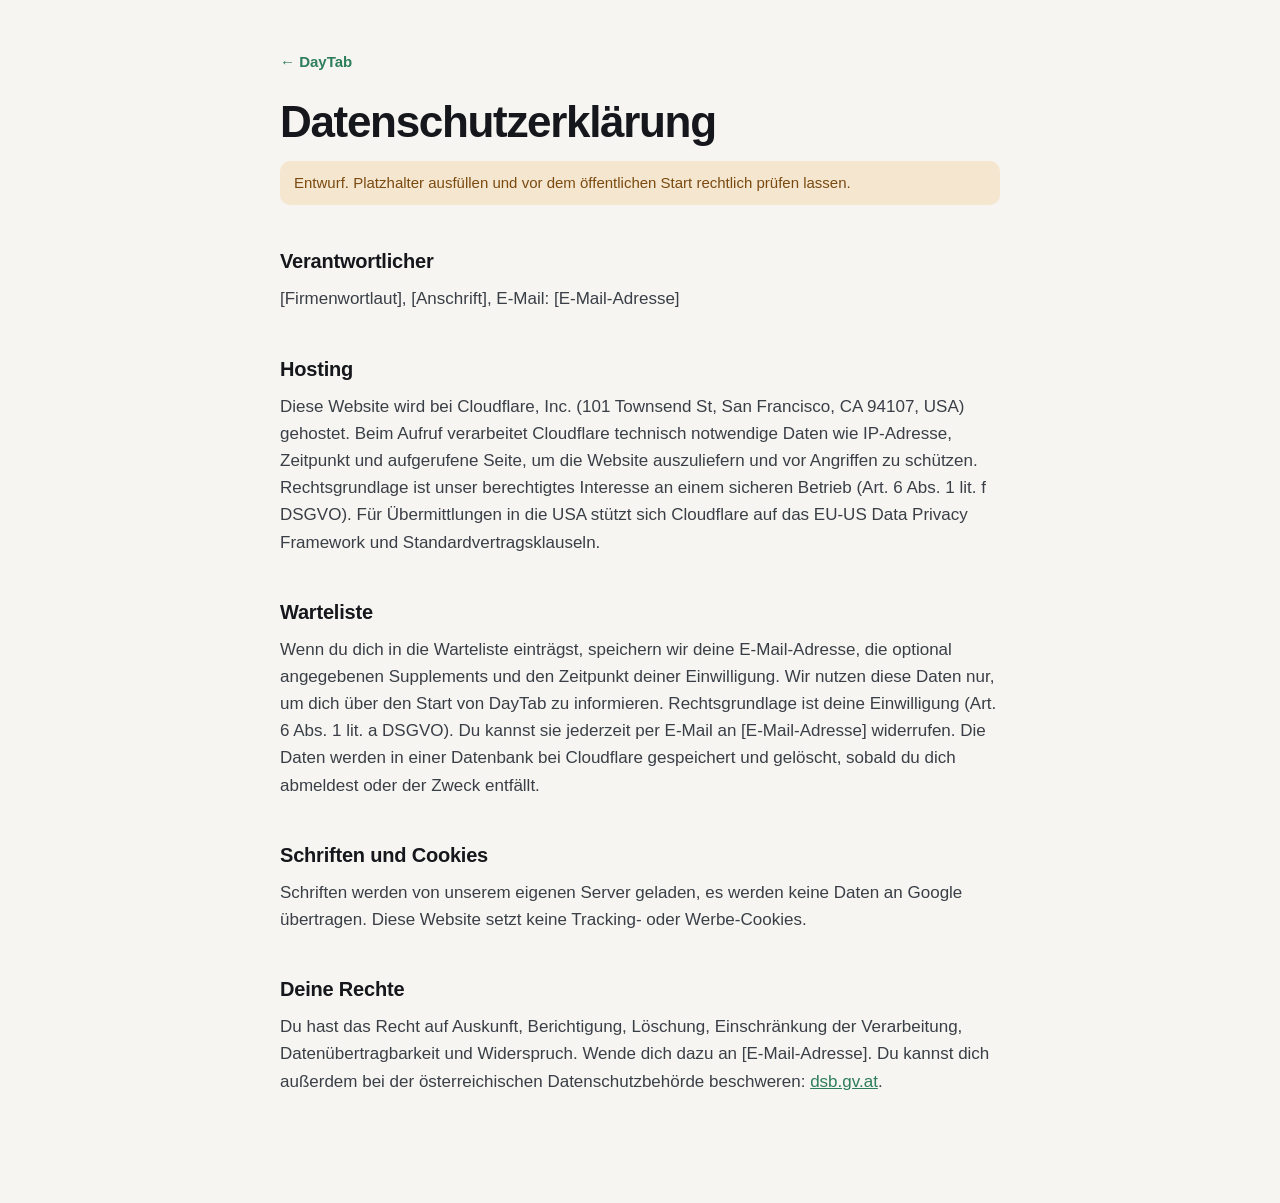
==== datenschutz.html @ 2c5327a3 "DayTab Landingpage mit Warteliste Co-Authored-By: Claude Opus 5.5 <noreply@anthropic.com> Claude-Ses" ====
<!doctype html>
<html lang="de">
<head>
<meta charset="utf-8">
<meta name="viewport" content="width=device-width, initial-scale=1">
<title>Datenschutz – DayTab</title>
<meta name="robots" content="noindex">
<link rel="stylesheet" href="/assets/site.css">
<link rel="stylesheet" href="/assets/legal.css">
</head>
<body>
<main class="legal">
  <a class="back" href="/">← DayTab</a>
  <h1>Datenschutzerklärung</h1>
  <p class="todo">Entwurf. Platzhalter ausfüllen und vor dem öffentlichen Start rechtlich prüfen lassen.</p>

  <h2>Verantwortlicher</h2>
  <p>[Firmenwortlaut], [Anschrift], E-Mail: [E-Mail-Adresse]</p>

  <h2>Hosting</h2>
  <p>Diese Website wird bei Cloudflare, Inc. (101 Townsend St, San Francisco, CA 94107, USA) gehostet. Beim Aufruf verarbeitet Cloudflare technisch notwendige Daten wie IP-Adresse, Zeitpunkt und aufgerufene Seite, um die Website auszuliefern und vor Angriffen zu schützen. Rechtsgrundlage ist unser berechtigtes Interesse an einem sicheren Betrieb (Art. 6 Abs. 1 lit. f DSGVO). Für Übermittlungen in die USA stützt sich Cloudflare auf das EU-US Data Privacy Framework und Standardvertragsklauseln.</p>

  <h2>Warteliste</h2>
  <p>Wenn du dich in die Warteliste einträgst, speichern wir deine E-Mail-Adresse, die optional angegebenen Supplements und den Zeitpunkt deiner Einwilligung. Wir nutzen diese Daten nur, um dich über den Start von DayTab zu informieren. Rechtsgrundlage ist deine Einwilligung (Art. 6 Abs. 1 lit. a DSGVO). Du kannst sie jederzeit per E-Mail an [E-Mail-Adresse] widerrufen. Die Daten werden in einer Datenbank bei Cloudflare gespeichert und gelöscht, sobald du dich abmeldest oder der Zweck entfällt.</p>

  <h2>Schriften und Cookies</h2>
  <p>Schriften werden von unserem eigenen Server geladen, es werden keine Daten an Google übertragen. Diese Website setzt keine Tracking- oder Werbe-Cookies.</p>

  <h2>Deine Rechte</h2>
  <p>Du hast das Recht auf Auskunft, Berichtigung, Löschung, Einschränkung der Verarbeitung, Datenübertragbarkeit und Widerspruch. Wende dich dazu an [E-Mail-Adresse]. Du kannst dich außerdem bei der österreichischen Datenschutzbehörde beschweren: <a href="https://www.dsb.gv.at">dsb.gv.at</a>.</p>
</main>
</body>
</html>
---- assets/site.css ----
/* DM Sans (SIL Open Font License, see fonts/OFL.txt), self-hosted */
@font-face{font-family:'DM Sans';font-style:normal;font-display:swap;font-weight:100 1000;src:url(/assets/fonts/dm-sans-latin-wght-normal.woff2) format('woff2-variations');unicode-range:U+0000-00FF,U+0131,U+0152-0153,U+02BB-02BC,U+02C6,U+02DA,U+02DC,U+0304,U+0308,U+0329,U+2000-206F,U+20AC,U+2122,U+2191,U+2193,U+2212,U+2215,U+FEFF,U+FFFD}
@font-face{font-family:'DM Sans';font-style:normal;font-display:swap;font-weight:100 1000;src:url(/assets/fonts/dm-sans-latin-ext-wght-normal.woff2) format('woff2-variations');unicode-range:U+0100-02BA,U+02BD-02C5,U+02C7-02CC,U+02CE-02D7,U+02DD-02FF,U+0304,U+0308,U+0329,U+1D00-1DBF,U+1E00-1E9F,U+1EF2-1EFF,U+2020,U+20A0-20AB,U+20AD-20C0,U+2113,U+2C60-2C7F,U+A720-A7FF}
---- assets/legal.css ----
body{margin:0;background:#F6F5F1;color:#15171C;font-family:'DM Sans','Helvetica Neue',Arial,sans-serif;font-size:17px;line-height:1.6;-webkit-font-smoothing:antialiased}
.legal{max-width:720px;margin:0 auto;padding:48px max(20px,env(safe-area-inset-right,0px)) 96px max(20px,env(safe-area-inset-left,0px))}
.legal h1{font-size:44px;letter-spacing:-.03em;line-height:1.05;margin:24px 0 16px}
.legal h2{font-size:20px;margin:40px 0 8px;letter-spacing:-.01em}
.legal p{margin:0 0 12px;color:#3A3F47}
.legal a{color:#2E7D5B}
.back{font-size:15px;text-decoration:none;font-weight:600}
.todo{background:#F5E6D0;color:#7A4A10!important;padding:10px 14px;border-radius:10px;font-size:15px}
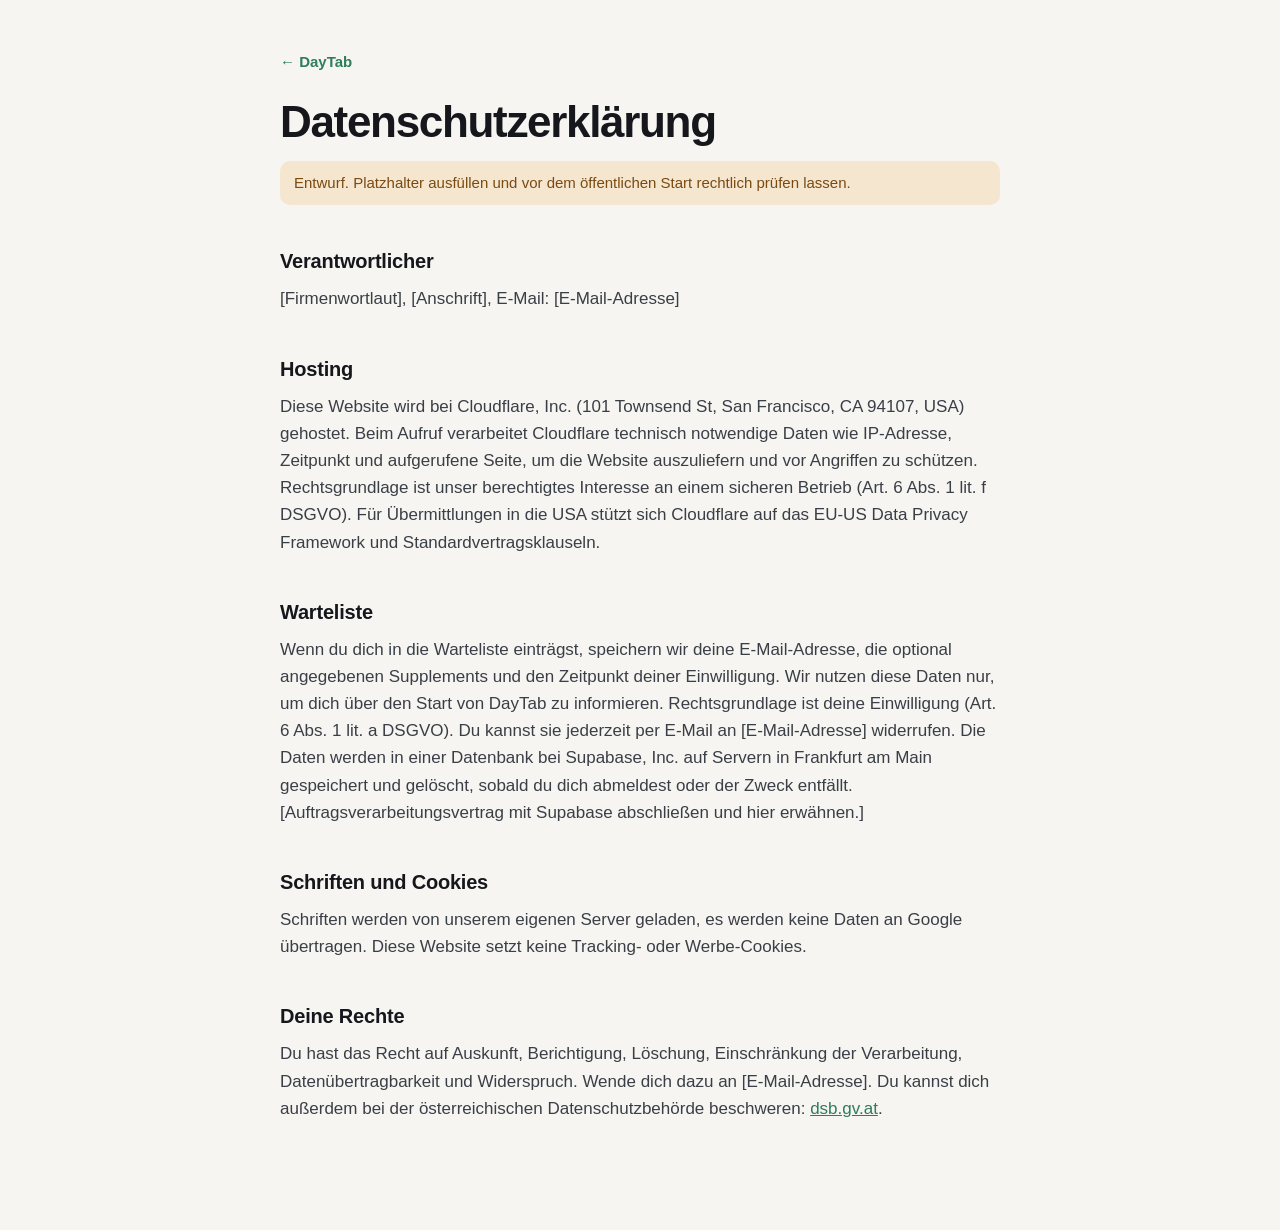
==== commit 9da052d0: "Warteliste auf Supabase umgestellt Co-Authored-By: Claude Opus 5.5 <noreply@anthropic.com> Claude-Se" ====
--- a/datenschutz.html
+++ b/datenschutz.html
@@ -21,7 +21,7 @@
   <p>Diese Website wird bei Cloudflare, Inc. (101 Townsend St, San Francisco, CA 94107, USA) gehostet. Beim Aufruf verarbeitet Cloudflare technisch notwendige Daten wie IP-Adresse, Zeitpunkt und aufgerufene Seite, um die Website auszuliefern und vor Angriffen zu schützen. Rechtsgrundlage ist unser berechtigtes Interesse an einem sicheren Betrieb (Art. 6 Abs. 1 lit. f DSGVO). Für Übermittlungen in die USA stützt sich Cloudflare auf das EU-US Data Privacy Framework und Standardvertragsklauseln.</p>
 
   <h2>Warteliste</h2>
-  <p>Wenn du dich in die Warteliste einträgst, speichern wir deine E-Mail-Adresse, die optional angegebenen Supplements und den Zeitpunkt deiner Einwilligung. Wir nutzen diese Daten nur, um dich über den Start von DayTab zu informieren. Rechtsgrundlage ist deine Einwilligung (Art. 6 Abs. 1 lit. a DSGVO). Du kannst sie jederzeit per E-Mail an [E-Mail-Adresse] widerrufen. Die Daten werden in einer Datenbank bei Cloudflare gespeichert und gelöscht, sobald du dich abmeldest oder der Zweck entfällt.</p>
+  <p>Wenn du dich in die Warteliste einträgst, speichern wir deine E-Mail-Adresse, die optional angegebenen Supplements und den Zeitpunkt deiner Einwilligung. Wir nutzen diese Daten nur, um dich über den Start von DayTab zu informieren. Rechtsgrundlage ist deine Einwilligung (Art. 6 Abs. 1 lit. a DSGVO). Du kannst sie jederzeit per E-Mail an [E-Mail-Adresse] widerrufen. Die Daten werden in einer Datenbank bei Supabase, Inc. auf Servern in Frankfurt am Main gespeichert und gelöscht, sobald du dich abmeldest oder der Zweck entfällt. [Auftragsverarbeitungsvertrag mit Supabase abschließen und hier erwähnen.]</p>
 
   <h2>Schriften und Cookies</h2>
   <p>Schriften werden von unserem eigenen Server geladen, es werden keine Daten an Google übertragen. Diese Website setzt keine Tracking- oder Werbe-Cookies.</p>
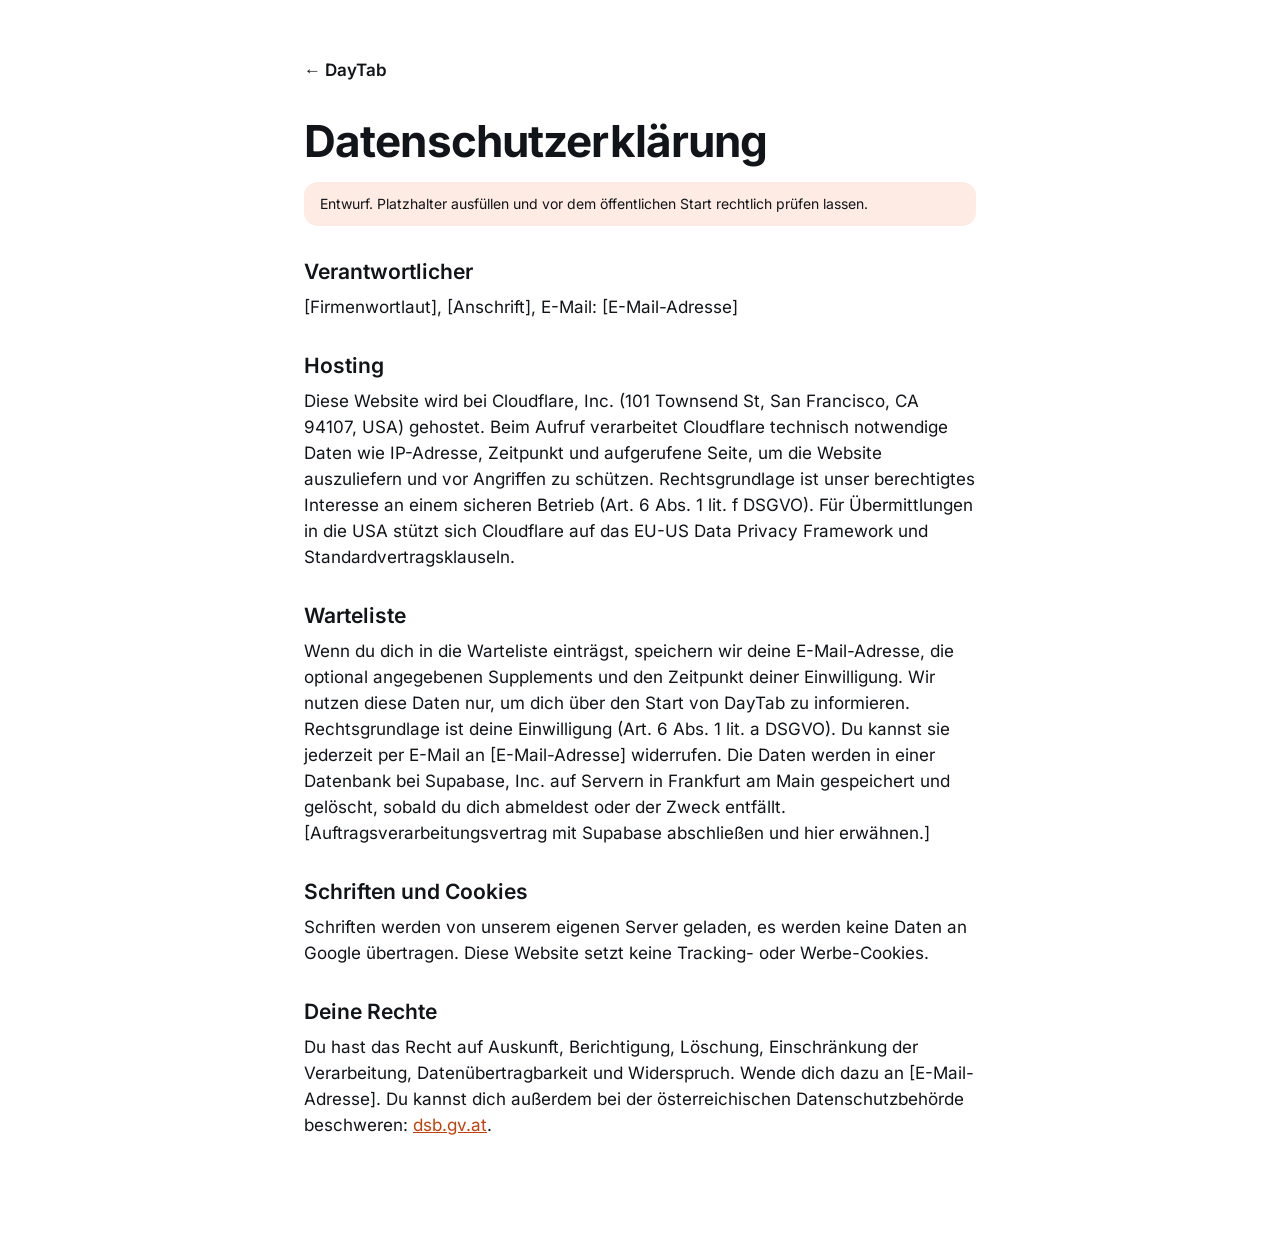
==== commit 3f73aef1: "Website neu nach Design-System und geprüften Texten (DT-23) - Texte aus website-texte.md (Recht DT-3" ====
--- a/datenschutz.html
+++ b/datenschutz.html
@@ -5,6 +5,7 @@
 <meta name="viewport" content="width=device-width, initial-scale=1">
 <title>Datenschutz – DayTab</title>
 <meta name="robots" content="noindex">
+<link rel="icon" href="/assets/daytab-zeichen.svg" type="image/svg+xml">
 <link rel="stylesheet" href="/assets/site.css">
 <link rel="stylesheet" href="/assets/legal.css">
 </head>
--- a/assets/site.css
+++ b/assets/site.css
@@ -1,3 +1,25 @@
-/* DM Sans (SIL Open Font License, see fonts/OFL.txt), self-hosted */
-@font-face{font-family:'DM Sans';font-style:normal;font-display:swap;font-weight:100 1000;src:url(/assets/fonts/dm-sans-latin-wght-normal.woff2) format('woff2-variations');unicode-range:U+0000-00FF,U+0131,U+0152-0153,U+02BB-02BC,U+02C6,U+02DA,U+02DC,U+0304,U+0308,U+0329,U+2000-206F,U+20AC,U+2122,U+2191,U+2193,U+2212,U+2215,U+FEFF,U+FFFD}
-@font-face{font-family:'DM Sans';font-style:normal;font-display:swap;font-weight:100 1000;src:url(/assets/fonts/dm-sans-latin-ext-wght-normal.woff2) format('woff2-variations');unicode-range:U+0100-02BA,U+02BD-02C5,U+02C7-02CC,U+02CE-02D7,U+02DD-02FF,U+0304,U+0308,U+0329,U+1D00-1DBF,U+1E00-1E9F,U+1EF2-1EFF,U+2020,U+20A0-20AB,U+20AD-20C0,U+2113,U+2C60-2C7F,U+A720-A7FF}
+/* DayTab – Tokens laut Design-System v1 (https://claude.ai/artifact/2TGqF5XUy1YQGBZkBbN2jh). Schrift Inter (SIL OFL, fonts/OFL.txt), selbst gehostet. */
+@font-face{font-family:'Inter';font-style:normal;font-display:swap;font-weight:400;src:url(/assets/fonts/inter-latin-400.woff2) format('woff2');unicode-range:U+0000-00FF,U+0131,U+0152-0153,U+02BB-02BC,U+02C6,U+02DA,U+02DC,U+0304,U+0308,U+0329,U+2000-206F,U+20AC,U+2122,U+2191,U+2193,U+2212,U+2215,U+FEFF,U+FFFD}
+@font-face{font-family:'Inter';font-style:normal;font-display:swap;font-weight:400;src:url(/assets/fonts/inter-latin-ext-400.woff2) format('woff2');unicode-range:U+0100-02BA,U+02BD-02C5,U+02C7-02CC,U+02CE-02D7,U+02DD-02FF,U+0304,U+0308,U+0329,U+1D00-1DBF,U+1E00-1E9F,U+1EF2-1EFF,U+2020,U+20A0-20AB,U+20AD-20C0,U+2113,U+2C60-2C7F,U+A720-A7FF}
+@font-face{font-family:'Inter';font-style:normal;font-display:swap;font-weight:600;src:url(/assets/fonts/inter-latin-600.woff2) format('woff2');unicode-range:U+0000-00FF,U+0131,U+0152-0153,U+02BB-02BC,U+02C6,U+02DA,U+02DC,U+0304,U+0308,U+0329,U+2000-206F,U+20AC,U+2122,U+2191,U+2193,U+2212,U+2215,U+FEFF,U+FFFD}
+@font-face{font-family:'Inter';font-style:normal;font-display:swap;font-weight:600;src:url(/assets/fonts/inter-latin-ext-600.woff2) format('woff2');unicode-range:U+0100-02BA,U+02BD-02C5,U+02C7-02CC,U+02CE-02D7,U+02DD-02FF,U+0304,U+0308,U+0329,U+1D00-1DBF,U+1E00-1E9F,U+1EF2-1EFF,U+2020,U+20A0-20AB,U+20AD-20C0,U+2113,U+2C60-2C7F,U+A720-A7FF}
+@font-face{font-family:'Inter';font-style:normal;font-display:swap;font-weight:700;src:url(/assets/fonts/inter-latin-700.woff2) format('woff2');unicode-range:U+0000-00FF,U+0131,U+0152-0153,U+02BB-02BC,U+02C6,U+02DA,U+02DC,U+0304,U+0308,U+0329,U+2000-206F,U+20AC,U+2122,U+2191,U+2193,U+2212,U+2215,U+FEFF,U+FFFD}
+@font-face{font-family:'Inter';font-style:normal;font-display:swap;font-weight:700;src:url(/assets/fonts/inter-latin-ext-700.woff2) format('woff2');unicode-range:U+0100-02BA,U+02BD-02C5,U+02C7-02CC,U+02CE-02D7,U+02DD-02FF,U+0304,U+0308,U+0329,U+1D00-1DBF,U+1E00-1E9F,U+1EF2-1EFF,U+2020,U+20A0-20AB,U+20AD-20C0,U+2113,U+2C60-2C7F,U+A720-A7FF}
+:root{
+  --ink:#111418;--ink-muted:#6E6E73;--surface:#FFFFFF;--surface-mist:#F5F5F7;--line:#D2D2D7;--line-strong:#8A8A90;
+  --brand-orange:#E8572A;--brand-orange-text:#C2410C;--brand-orange-soft:#FDEBE4;--action:#111418;--on-action:#FFFFFF;
+  --signal-ok:#2E7D46;--signal-error:#C62828;
+  --produkt-omega3:#2563C9;--produkt-d3:#E3A21A;--produkt-q10:#7B3FC4;--produkt-zink:#5B6573;--produkt-vitc:#2E9E52;--produkt-mg:#127C8A;
+  --space-1:4px;--space-2:8px;--space-3:12px;--space-4:16px;--space-6:24px;--space-8:32px;--space-12:48px;--space-16:64px;--space-24:96px;
+  --radius-s:8px;--radius-m:14px;--radius-l:24px;--radius-xl:32px;--radius-pill:999px;
+  --shadow-soft:0 8px 24px rgba(17,20,24,.08);
+  --font-sans:"Inter",-apple-system,BlinkMacSystemFont,"Helvetica Neue",Arial,sans-serif;
+  --wrap:1120px;
+}
+*{box-sizing:border-box}
+html{-webkit-text-size-adjust:100%}
+body{margin:0;background:var(--surface);color:var(--ink);font-family:var(--font-sans);font-size:17px;line-height:26px;-webkit-font-smoothing:antialiased}
+a{color:var(--brand-orange-text)}
+:focus-visible{outline:2px solid var(--brand-orange);outline-offset:2px}
+.wrap{max-width:var(--wrap);margin:0 auto;padding-left:max(var(--space-6),env(safe-area-inset-left,0px));padding-right:max(var(--space-6),env(safe-area-inset-right,0px))}
+@media(min-width:900px){.wrap{padding-left:var(--space-16);padding-right:var(--space-16)}}
--- a/assets/legal.css
+++ b/assets/legal.css
@@ -1,8 +1,7 @@
-body{margin:0;background:#F6F5F1;color:#15171C;font-family:'DM Sans','Helvetica Neue',Arial,sans-serif;font-size:17px;line-height:1.6;-webkit-font-smoothing:antialiased}
-.legal{max-width:720px;margin:0 auto;padding:48px max(20px,env(safe-area-inset-right,0px)) 96px max(20px,env(safe-area-inset-left,0px))}
-.legal h1{font-size:44px;letter-spacing:-.03em;line-height:1.05;margin:24px 0 16px}
-.legal h2{font-size:20px;margin:40px 0 8px;letter-spacing:-.01em}
-.legal p{margin:0 0 12px;color:#3A3F47}
-.legal a{color:#2E7D5B}
-.back{font-size:15px;text-decoration:none;font-weight:600}
-.todo{background:#F5E6D0;color:#7A4A10!important;padding:10px 14px;border-radius:10px;font-size:15px}
+body{background:var(--surface)}
+.legal{max-width:720px;margin:0 auto;padding:var(--space-12) max(var(--space-6),env(safe-area-inset-right,0px)) var(--space-24) max(var(--space-6),env(safe-area-inset-left,0px))}
+.legal h1{font-size:44px;line-height:50px;font-weight:700;letter-spacing:-.02em;margin:var(--space-6) 0 var(--space-4)}
+.legal h2{font-size:21px;line-height:28px;font-weight:600;margin:var(--space-8) 0 var(--space-2)}
+.legal p{margin:0 0 var(--space-3);color:var(--ink)}
+.back{display:inline-flex;align-items:center;min-height:44px;font-size:17px;font-weight:600;text-decoration:none;color:var(--ink)}
+.todo{background:var(--brand-orange-soft);color:var(--ink)!important;padding:var(--space-3) var(--space-4);border-radius:var(--radius-m);font-size:14px;line-height:20px}
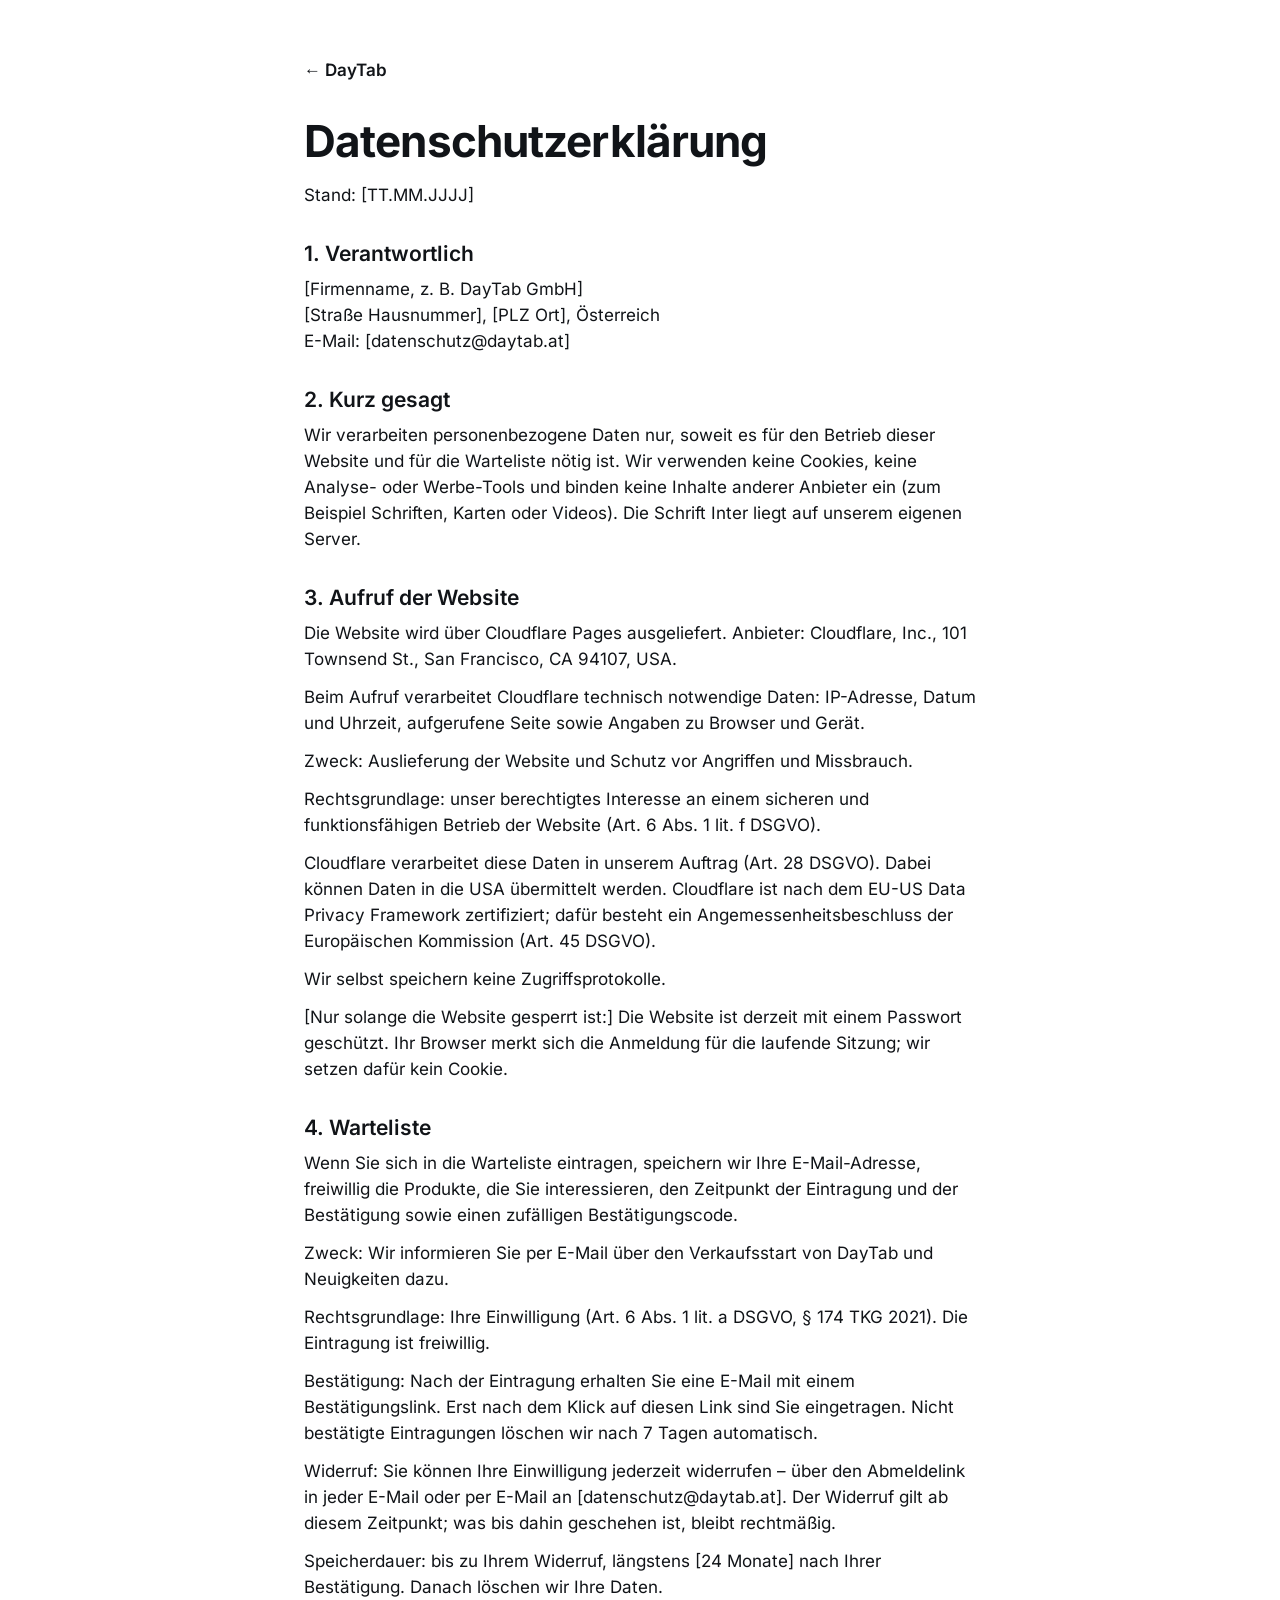
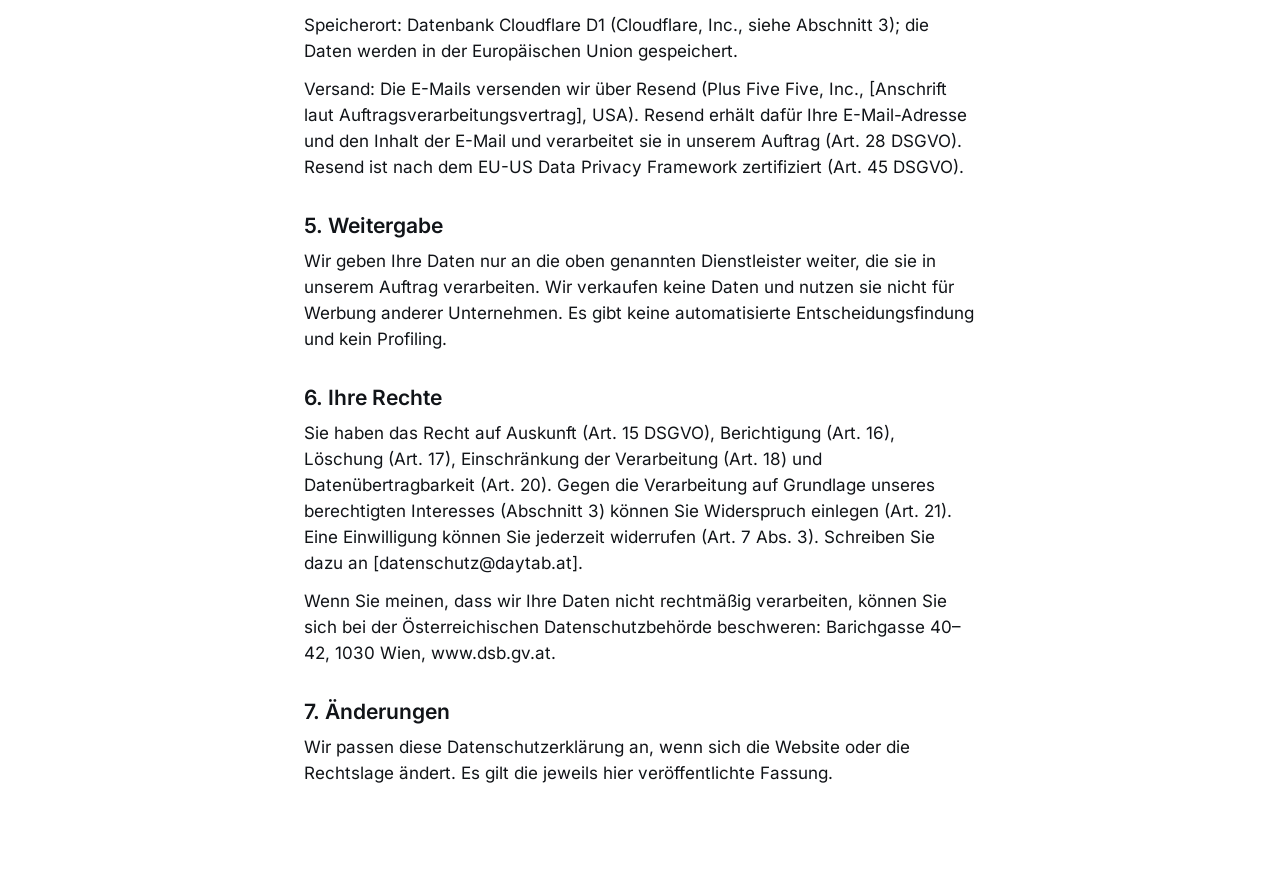
==== commit 6c68e6e1: "Datenschutzerklärung nach Leitfaden Recht Abschnitt 11 (DT-42) Co-Authored-By: Claude Opus 5.5 <nore" ====
--- a/datenschutz.html
+++ b/datenschutz.html
@@ -13,22 +13,44 @@
 <main class="legal">
   <a class="back" href="/">← DayTab</a>
   <h1>Datenschutzerklärung</h1>
-  <p class="todo">Entwurf. Platzhalter ausfüllen und vor dem öffentlichen Start rechtlich prüfen lassen.</p>
+  <p>Stand: [TT.MM.JJJJ]</p>
 
-  <h2>Verantwortlicher</h2>
-  <p>[Firmenwortlaut], [Anschrift], E-Mail: [E-Mail-Adresse]</p>
+  <h2>1. Verantwortlich</h2>
+  <p>[Firmenname, z. B. DayTab GmbH]<br>
+  [Straße Hausnummer], [PLZ Ort], Österreich<br>
+  E-Mail: [datenschutz@daytab.at]</p>
 
-  <h2>Hosting</h2>
-  <p>Diese Website wird bei Cloudflare, Inc. (101 Townsend St, San Francisco, CA 94107, USA) gehostet. Beim Aufruf verarbeitet Cloudflare technisch notwendige Daten wie IP-Adresse, Zeitpunkt und aufgerufene Seite, um die Website auszuliefern und vor Angriffen zu schützen. Rechtsgrundlage ist unser berechtigtes Interesse an einem sicheren Betrieb (Art. 6 Abs. 1 lit. f DSGVO). Für Übermittlungen in die USA stützt sich Cloudflare auf das EU-US Data Privacy Framework und Standardvertragsklauseln.</p>
+  <h2>2. Kurz gesagt</h2>
+  <p>Wir verarbeiten personenbezogene Daten nur, soweit es für den Betrieb dieser Website und für die Warteliste nötig ist. Wir verwenden keine Cookies, keine Analyse- oder Werbe-Tools und binden keine Inhalte anderer Anbieter ein (zum Beispiel Schriften, Karten oder Videos). Die Schrift Inter liegt auf unserem eigenen Server.</p>
 
-  <h2>Warteliste</h2>
-  <p>Wenn du dich in die Warteliste einträgst, speichern wir deine E-Mail-Adresse, die optional angegebenen Supplements und den Zeitpunkt deiner Einwilligung. Wir nutzen diese Daten nur, um dich über den Start von DayTab zu informieren. Rechtsgrundlage ist deine Einwilligung (Art. 6 Abs. 1 lit. a DSGVO). Du kannst sie jederzeit per E-Mail an [E-Mail-Adresse] widerrufen. Die Daten werden in einer Datenbank bei Supabase, Inc. auf Servern in Frankfurt am Main gespeichert und gelöscht, sobald du dich abmeldest oder der Zweck entfällt. [Auftragsverarbeitungsvertrag mit Supabase abschließen und hier erwähnen.]</p>
+  <h2>3. Aufruf der Website</h2>
+  <p>Die Website wird über Cloudflare Pages ausgeliefert. Anbieter: Cloudflare, Inc., 101 Townsend St., San Francisco, CA 94107, USA.</p>
+  <p>Beim Aufruf verarbeitet Cloudflare technisch notwendige Daten: IP-Adresse, Datum und Uhrzeit, aufgerufene Seite sowie Angaben zu Browser und Gerät.</p>
+  <p>Zweck: Auslieferung der Website und Schutz vor Angriffen und Missbrauch.</p>
+  <p>Rechtsgrundlage: unser berechtigtes Interesse an einem sicheren und funktionsfähigen Betrieb der Website (Art. 6 Abs. 1 lit. f DSGVO).</p>
+  <p>Cloudflare verarbeitet diese Daten in unserem Auftrag (Art. 28 DSGVO). Dabei können Daten in die USA übermittelt werden. Cloudflare ist nach dem EU-US Data Privacy Framework zertifiziert; dafür besteht ein Angemessenheitsbeschluss der Europäischen Kommission (Art. 45 DSGVO).</p>
+  <p>Wir selbst speichern keine Zugriffsprotokolle.</p>
+  <p>[Nur solange die Website gesperrt ist:] Die Website ist derzeit mit einem Passwort geschützt. Ihr Browser merkt sich die Anmeldung für die laufende Sitzung; wir setzen dafür kein Cookie.</p>
 
-  <h2>Schriften und Cookies</h2>
-  <p>Schriften werden von unserem eigenen Server geladen, es werden keine Daten an Google übertragen. Diese Website setzt keine Tracking- oder Werbe-Cookies.</p>
+  <h2>4. Warteliste</h2>
+  <p>Wenn Sie sich in die Warteliste eintragen, speichern wir Ihre E-Mail-Adresse, freiwillig die Produkte, die Sie interessieren, den Zeitpunkt der Eintragung und der Bestätigung sowie einen zufälligen Bestätigungscode.</p>
+  <p>Zweck: Wir informieren Sie per E-Mail über den Verkaufsstart von DayTab und Neuigkeiten dazu.</p>
+  <p>Rechtsgrundlage: Ihre Einwilligung (Art. 6 Abs. 1 lit. a DSGVO, § 174 TKG 2021). Die Eintragung ist freiwillig.</p>
+  <p>Bestätigung: Nach der Eintragung erhalten Sie eine E-Mail mit einem Bestätigungslink. Erst nach dem Klick auf diesen Link sind Sie eingetragen. Nicht bestätigte Eintragungen löschen wir nach 7 Tagen automatisch.</p>
+  <p>Widerruf: Sie können Ihre Einwilligung jederzeit widerrufen – über den Abmeldelink in jeder E-Mail oder per E-Mail an [datenschutz@daytab.at]. Der Widerruf gilt ab diesem Zeitpunkt; was bis dahin geschehen ist, bleibt rechtmäßig.</p>
+  <p>Speicherdauer: bis zu Ihrem Widerruf, längstens [24 Monate] nach Ihrer Bestätigung. Danach löschen wir Ihre Daten.</p>
+  <p>Speicherort: Datenbank Cloudflare D1 (Cloudflare, Inc., siehe Abschnitt 3); die Daten werden in der Europäischen Union gespeichert.</p>
+  <p>Versand: Die E-Mails versenden wir über Resend (Plus Five Five, Inc., [Anschrift laut Auftragsverarbeitungsvertrag], USA). Resend erhält dafür Ihre E-Mail-Adresse und den Inhalt der E-Mail und verarbeitet sie in unserem Auftrag (Art. 28 DSGVO). Resend ist nach dem EU-US Data Privacy Framework zertifiziert (Art. 45 DSGVO).</p>
 
-  <h2>Deine Rechte</h2>
-  <p>Du hast das Recht auf Auskunft, Berichtigung, Löschung, Einschränkung der Verarbeitung, Datenübertragbarkeit und Widerspruch. Wende dich dazu an [E-Mail-Adresse]. Du kannst dich außerdem bei der österreichischen Datenschutzbehörde beschweren: <a href="https://www.dsb.gv.at">dsb.gv.at</a>.</p>
+  <h2>5. Weitergabe</h2>
+  <p>Wir geben Ihre Daten nur an die oben genannten Dienstleister weiter, die sie in unserem Auftrag verarbeiten. Wir verkaufen keine Daten und nutzen sie nicht für Werbung anderer Unternehmen. Es gibt keine automatisierte Entscheidungsfindung und kein Profiling.</p>
+
+  <h2>6. Ihre Rechte</h2>
+  <p>Sie haben das Recht auf Auskunft (Art. 15 DSGVO), Berichtigung (Art. 16), Löschung (Art. 17), Einschränkung der Verarbeitung (Art. 18) und Datenübertragbarkeit (Art. 20). Gegen die Verarbeitung auf Grundlage unseres berechtigten Interesses (Abschnitt 3) können Sie Widerspruch einlegen (Art. 21). Eine Einwilligung können Sie jederzeit widerrufen (Art. 7 Abs. 3). Schreiben Sie dazu an [datenschutz@daytab.at].</p>
+  <p>Wenn Sie meinen, dass wir Ihre Daten nicht rechtmäßig verarbeiten, können Sie sich bei der Österreichischen Datenschutzbehörde beschweren: Barichgasse 40–42, 1030 Wien, www.dsb.gv.at.</p>
+
+  <h2>7. Änderungen</h2>
+  <p>Wir passen diese Datenschutzerklärung an, wenn sich die Website oder die Rechtslage ändert. Es gilt die jeweils hier veröffentlichte Fassung.</p>
 </main>
 </body>
 </html>
